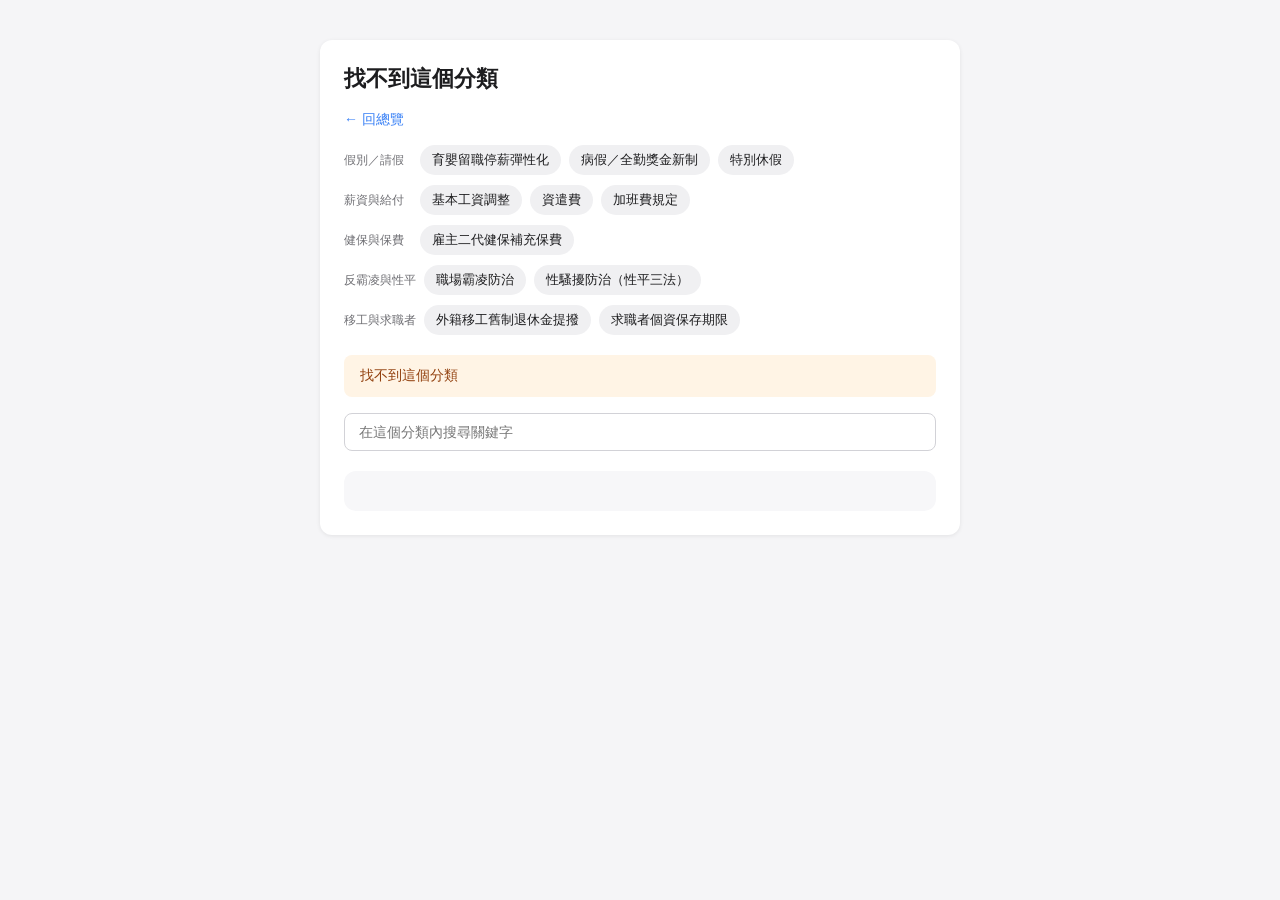
==== category.html @ 7844439a "Initial publish of law-tracker site" ====
<!DOCTYPE html>
<html lang="zh-Hant">
<head>
  <meta charset="UTF-8">
  <meta name="viewport" content="width=device-width, initial-scale=1.0">
  <title>勞動法規追蹤 - 分類</title>
  <link rel="stylesheet" href="style.css">
</head>
<body data-page="category">
  <main class="container">
    <header>
      <h1 id="category-title"></h1>
      <p><a href="index.html" class="back-link">← 回總覽</a></p>
    </header>

    <nav id="category-nav" class="category-nav"></nav>

    <div id="category-notfound" class="status-message" hidden>找不到這個分類</div>

    <input id="search-input" class="search-input" type="search" placeholder="在這個分類內搜尋關鍵字">

    <section class="section category-section">
      <div id="category-body"></div>
      <p id="category-empty-message" class="empty-message" hidden>這個分類尚未有資料</p>
    </section>
  </main>

  <script src="law-data.js"></script>
  <script src="app.js"></script>
</body>
</html>
---- style.css ----
* {
  box-sizing: border-box;
}

body {
  font-family: -apple-system, BlinkMacSystemFont, "Segoe UI", "PingFang TC", "Microsoft JhengHei", sans-serif;
  background-color: #f5f5f7;
  margin: 0;
  padding: 40px 16px;
  color: #1d1d1f;
}

.container {
  max-width: 640px;
  margin: 0 auto;
  background: #ffffff;
  border-radius: 12px;
  padding: 24px;
  box-shadow: 0 1px 4px rgba(0, 0, 0, 0.08);
}

header h1 {
  font-size: 22px;
  margin: 0 0 4px;
}

.last-refreshed {
  color: #6e6e73;
  font-size: 13px;
  margin: 0 0 20px;
}

.back-link {
  color: #3b82f6;
  font-size: 14px;
  text-decoration: none;
}

.back-link:hover {
  text-decoration: underline;
}

.category-nav {
  display: flex;
  flex-direction: column;
  gap: 10px;
  margin-bottom: 20px;
}

.nav-group {
  display: flex;
  align-items: baseline;
  flex-wrap: wrap;
  gap: 8px;
}

.nav-group-title {
  font-size: 12px;
  color: #6e6e73;
  flex-shrink: 0;
  min-width: 68px;
}

.nav-group-links {
  display: flex;
  flex-wrap: wrap;
  gap: 8px;
}

.category-nav-link {
  display: inline-block;
  background: #f0f0f2;
  color: #1d1d1f;
  font-size: 13px;
  padding: 6px 12px;
  border-radius: 999px;
  text-decoration: none;
}

.category-nav-link.active {
  background: #1d1d1f;
  color: #ffffff;
}

.search-input {
  width: 100%;
  font-size: 14px;
  padding: 10px 14px;
  border: 1px solid #d2d2d7;
  border-radius: 8px;
  margin-bottom: 20px;
  font-family: inherit;
}

.search-input:focus {
  outline: none;
  border-color: #3b82f6;
}

.section {
  border-radius: 12px;
  padding: 20px;
  background: #f7f7f9;
}

.section-title {
  font-size: 16px;
  margin: 0 0 16px;
}

.status-message {
  background: #fff4e5;
  color: #92400e;
  border-radius: 8px;
  padding: 12px 16px;
  font-size: 14px;
  margin-bottom: 16px;
}

.empty-message {
  text-align: center;
  color: #6e6e73;
  padding: 24px 0;
}

.item-card {
  background: #ffffff;
  border-radius: 10px;
  padding: 16px;
  margin-bottom: 12px;
  box-shadow: 0 1px 3px rgba(0, 0, 0, 0.06);
}

.item-card:last-child {
  margin-bottom: 0;
}

.item-title-row {
  display: flex;
  align-items: center;
  gap: 8px;
  margin-bottom: 4px;
}

.item-title {
  font-size: 15px;
  margin: 0;
}

.new-badge {
  font-size: 11px;
  font-weight: 700;
  color: #ffffff;
  background: #dc2626;
  border-radius: 999px;
  padding: 2px 8px;
  flex-shrink: 0;
}

.status-badge {
  font-size: 11px;
  font-weight: 700;
  border-radius: 999px;
  padding: 2px 8px;
  flex-shrink: 0;
}

.status-badge--effective {
  color: #166534;
  background: #dcfce7;
}

.status-badge--announced {
  color: #92400e;
  background: #fef3c7;
}

.status-badge--draft {
  color: #4b5563;
  background: #e5e7eb;
}

.status-badge--expired {
  color: #7f1d1d;
  background: #fee2e2;
  text-decoration: line-through;
}

.item-meta {
  font-size: 12px;
  color: #6e6e73;
  margin: 0 0 8px;
}

.item-summary,
.item-employer-notes,
.item-applies-to,
.item-penalty {
  font-size: 14px;
  line-height: 1.5;
  margin: 0 0 8px;
}

.item-employer-notes {
  color: #92400e;
}

.item-sources {
  font-size: 13px;
  color: #6e6e73;
  margin: 0;
}

.item-sources a {
  color: #3b82f6;
  margin-right: 4px;
}
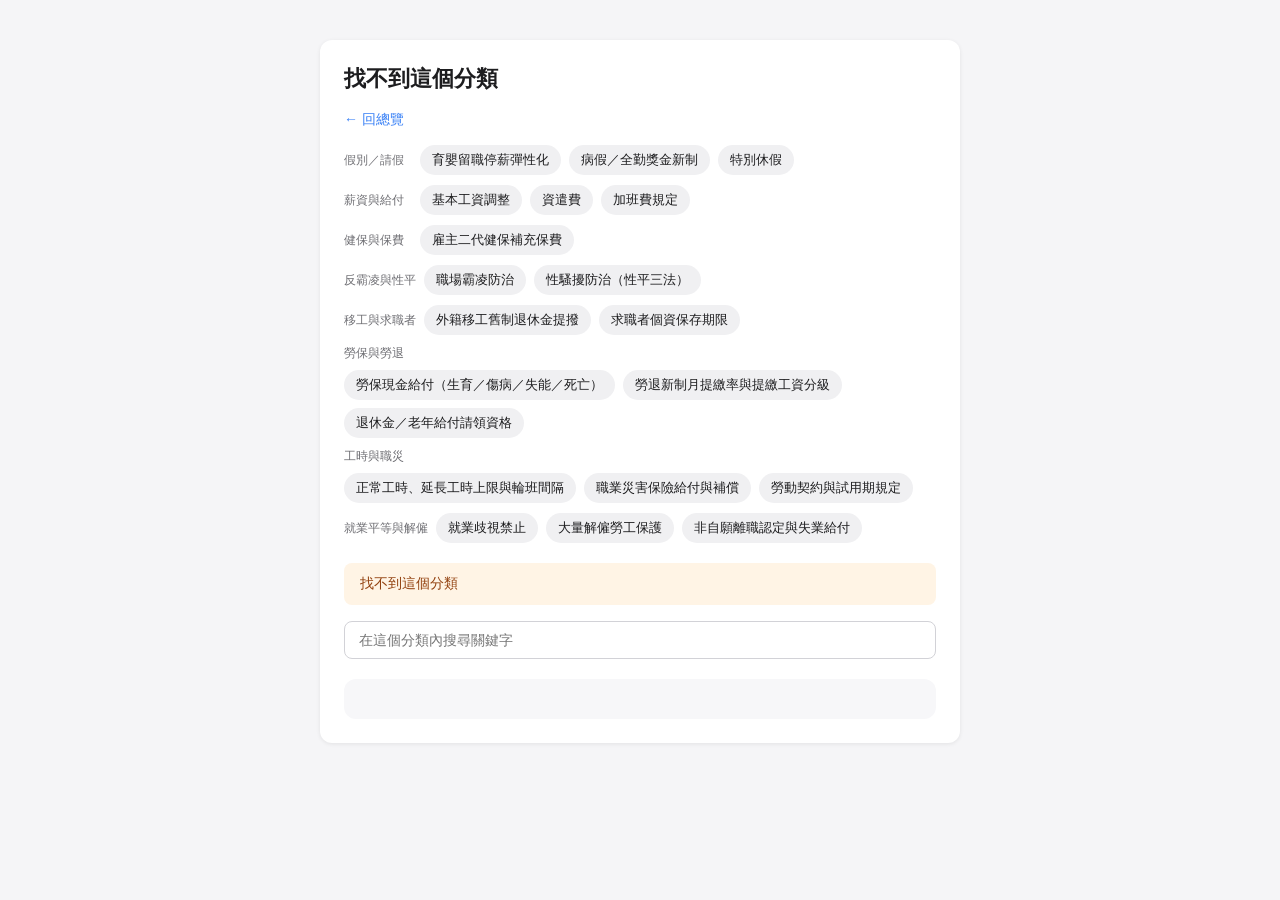
==== commit 9403c821: "Update: rename to 多角人才勞動法規追蹤, add worker notes field, add 9 categories, refresh data" ====
--- a/category.html
+++ b/category.html
@@ -3,7 +3,7 @@
 <head>
   <meta charset="UTF-8">
   <meta name="viewport" content="width=device-width, initial-scale=1.0">
-  <title>勞動法規追蹤 - 分類</title>
+  <title>多角人才勞動法規追蹤 - 分類</title>
   <link rel="stylesheet" href="style.css">
 </head>
 <body data-page="category">
--- a/style.css
+++ b/style.css
@@ -194,6 +194,7 @@
 
 .item-summary,
 .item-employer-notes,
+.item-employee-notes,
 .item-applies-to,
 .item-penalty {
   font-size: 14px;
@@ -203,6 +204,10 @@
 
 .item-employer-notes {
   color: #92400e;
+}
+
+.item-employee-notes {
+  color: #1d4ed8;
 }
 
 .item-sources {
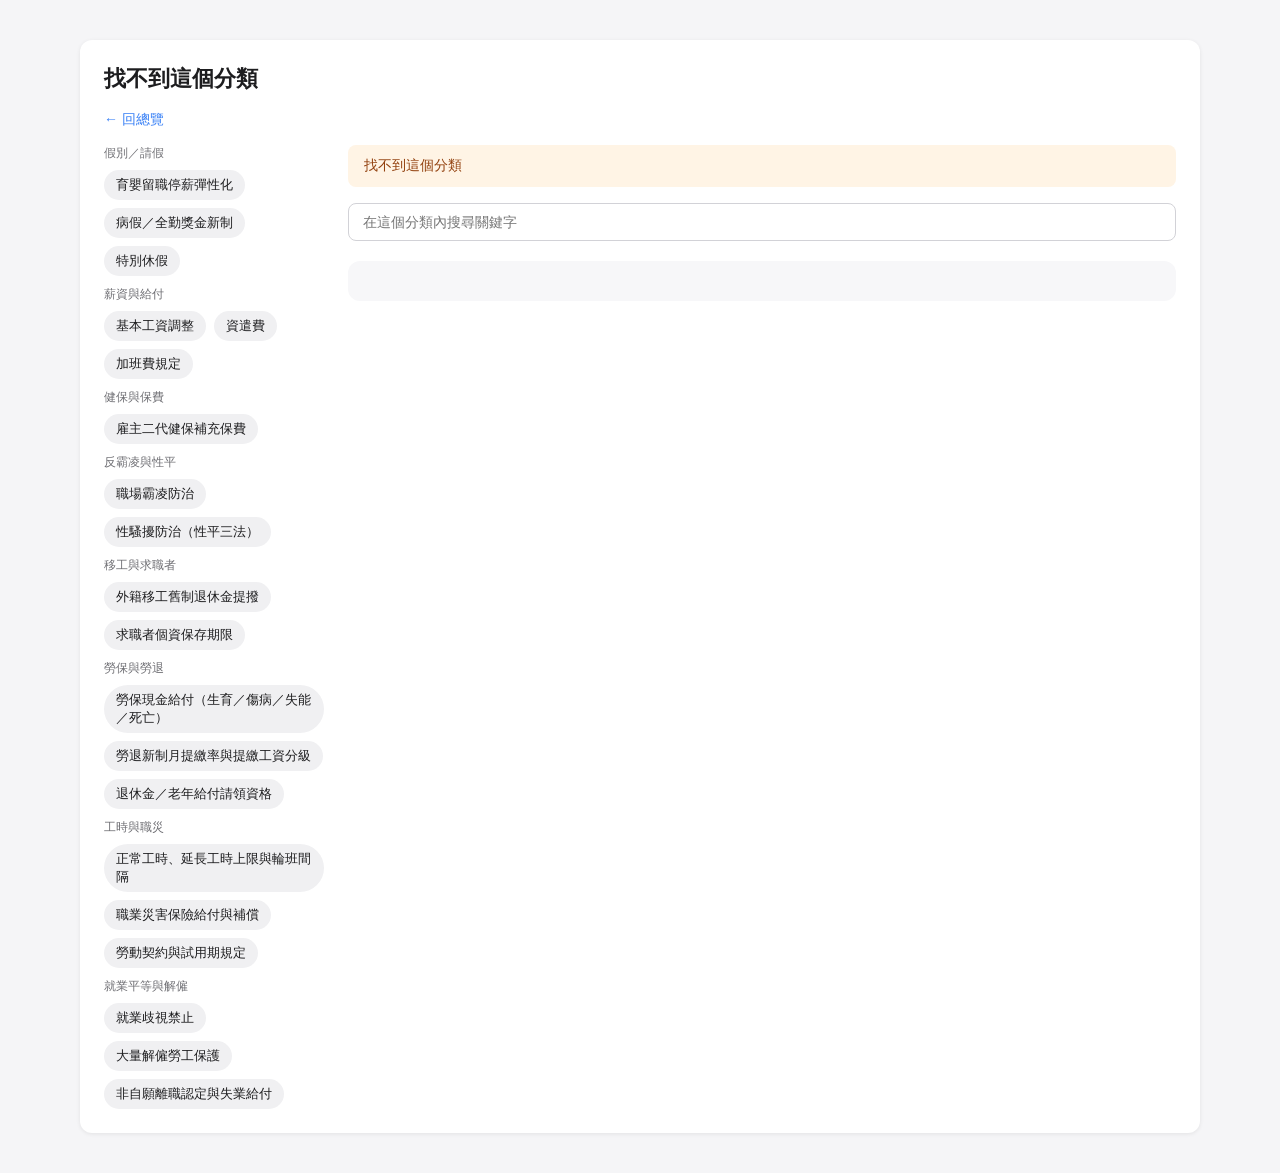
==== commit ba9df8a2: "Update: status icons, date detail block, two-column desktop layout, JSON data source" ====
--- a/category.html
+++ b/category.html
@@ -15,17 +15,18 @@
 
     <nav id="category-nav" class="category-nav"></nav>
 
-    <div id="category-notfound" class="status-message" hidden>找不到這個分類</div>
+    <div class="content-column">
+      <div id="category-notfound" class="status-message" hidden>找不到這個分類</div>
 
-    <input id="search-input" class="search-input" type="search" placeholder="在這個分類內搜尋關鍵字">
+      <input id="search-input" class="search-input" type="search" placeholder="在這個分類內搜尋關鍵字">
 
-    <section class="section category-section">
-      <div id="category-body"></div>
-      <p id="category-empty-message" class="empty-message" hidden>這個分類尚未有資料</p>
-    </section>
+      <section class="section category-section">
+        <div id="category-body"></div>
+        <p id="category-empty-message" class="empty-message" hidden>這個分類尚未有資料</p>
+      </section>
+    </div>
   </main>
 
-  <script src="law-data.js"></script>
   <script src="app.js"></script>
 </body>
 </html>
--- a/style.css
+++ b/style.css
@@ -17,6 +17,18 @@
   border-radius: 12px;
   padding: 24px;
   box-shadow: 0 1px 4px rgba(0, 0, 0, 0.08);
+}
+
+.hero-banner {
+  margin: -24px -24px 20px;
+  border-radius: 12px 12px 0 0;
+  overflow: hidden;
+}
+
+.hero-banner-svg {
+  display: block;
+  width: 100%;
+  height: auto;
 }
 
 header h1 {
@@ -192,9 +204,17 @@
   margin: 0 0 8px;
 }
 
+.item-date-detail {
+  font-size: 12px;
+  color: #6e6e73;
+  margin: 0 0 8px;
+}
+
+.item-date-detail p {
+  margin: 0;
+}
+
 .item-summary,
-.item-employer-notes,
-.item-employee-notes,
 .item-applies-to,
 .item-penalty {
   font-size: 14px;
@@ -202,12 +222,43 @@
   margin: 0 0 8px;
 }
 
-.item-employer-notes {
-  color: #92400e;
-}
-
-.item-employee-notes {
-  color: #1d4ed8;
+.notes-block {
+  border-radius: 10px;
+  padding: 10px 12px;
+  margin: 0 0 8px;
+}
+
+.notes-block--employer {
+  background: #fdf6ee;
+}
+
+.notes-block--employee {
+  background: #eef4fd;
+}
+
+.notes-tag {
+  display: inline-block;
+  font-size: 10px;
+  font-weight: 700;
+  color: #ffffff;
+  padding: 2px 8px;
+  border-radius: 6px;
+  margin-bottom: 4px;
+}
+
+.notes-block--employer .notes-tag {
+  background: #ea580c;
+}
+
+.notes-block--employee .notes-tag {
+  background: #2563eb;
+}
+
+.notes-text {
+  font-size: 14px;
+  line-height: 1.5;
+  margin: 0;
+  color: #3f3f46;
 }
 
 .item-sources {
@@ -220,3 +271,62 @@
   color: #3b82f6;
   margin-right: 4px;
 }
+
+.pagination {
+  display: flex;
+  justify-content: center;
+  flex-wrap: wrap;
+  gap: 6px;
+  margin-top: 16px;
+}
+
+.page-button {
+  min-width: 32px;
+  height: 32px;
+  border: none;
+  border-radius: 8px;
+  background: #f0f0f2;
+  color: #1d1d1f;
+  font-size: 13px;
+  cursor: pointer;
+}
+
+.page-button.active {
+  background: #1d1d1f;
+  color: #ffffff;
+}
+
+.page-button:hover:not(.active) {
+  background: #e5e5e7;
+}
+
+@media (min-width: 900px) {
+  .container {
+    max-width: 1120px;
+  }
+
+  main.container {
+    display: grid;
+    grid-template-columns: 220px 1fr;
+    grid-template-areas:
+      "header header"
+      "nav content";
+    column-gap: 24px;
+    align-items: start;
+  }
+
+  main.container > header {
+    grid-area: header;
+  }
+
+  main.container > #category-nav {
+    grid-area: nav;
+    position: sticky;
+    top: 24px;
+    margin-bottom: 0;
+  }
+
+  .content-column {
+    grid-area: content;
+  }
+}
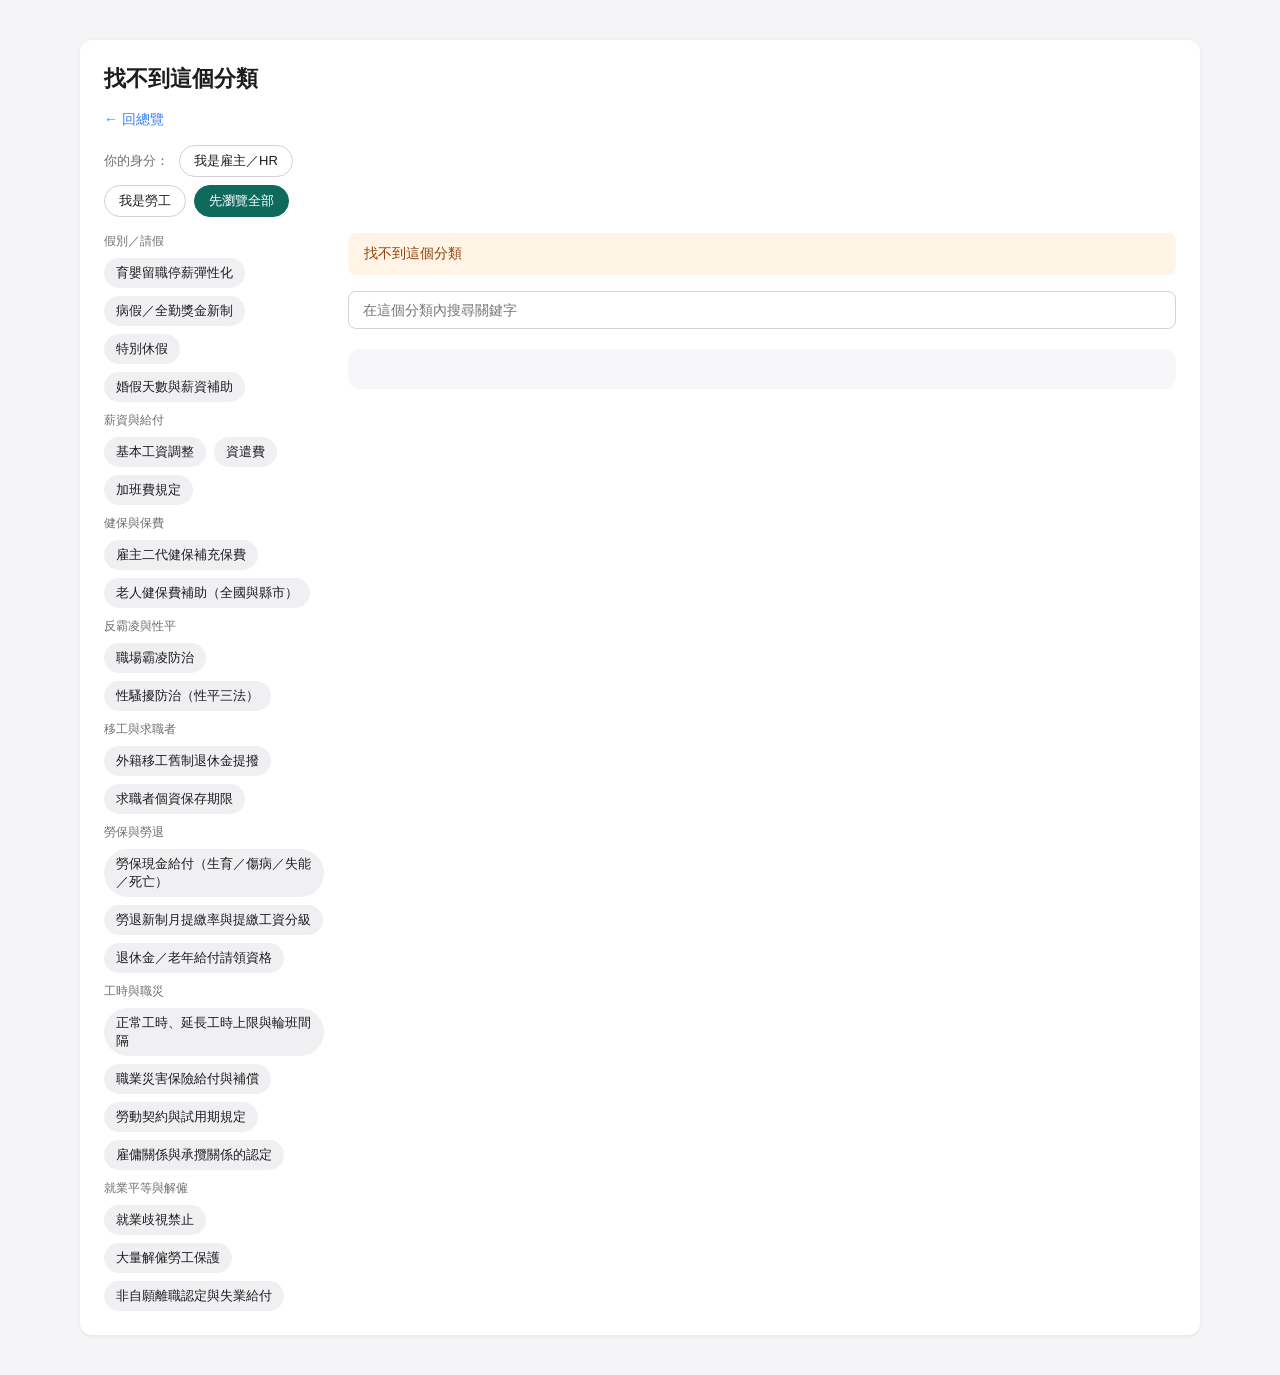
==== commit 7b239674: "feat: 新增身分切換、5個引導式情境問答與統一結果頁模板，首頁改版" ====
--- a/category.html
+++ b/category.html
@@ -12,6 +12,8 @@
       <h1 id="category-title"></h1>
       <p><a href="index.html" class="back-link">← 回總覽</a></p>
     </header>
+
+    <div id="identity-bar"></div>
 
     <nav id="category-nav" class="category-nav"></nav>
 
--- a/style.css
+++ b/style.css
@@ -1,3 +1,8 @@
+:root {
+  --brand-color: #0f6a5e;
+  --brand-color-soft: #e6f2f0;
+}
+
 * {
   box-sizing: border-box;
 }
@@ -25,10 +30,22 @@
   overflow: hidden;
 }
 
-.hero-banner-svg {
+.hero-banner-img {
   display: block;
   width: 100%;
   height: auto;
+}
+
+.visually-hidden {
+  position: absolute;
+  width: 1px;
+  height: 1px;
+  padding: 0;
+  margin: -1px;
+  overflow: hidden;
+  clip: rect(0, 0, 0, 0);
+  white-space: nowrap;
+  border: 0;
 }
 
 header h1 {
@@ -120,6 +137,63 @@
   margin: 0 0 16px;
 }
 
+.scenario-nav-section {
+  margin-bottom: 20px;
+}
+
+.scenario-nav {
+  display: grid;
+  grid-template-columns: repeat(auto-fill, minmax(160px, 1fr));
+  gap: 10px;
+}
+
+.scenario-link {
+  display: block;
+  background: #ffffff;
+  border: 1px solid #e5e5e7;
+  border-radius: 10px;
+  padding: 14px 16px;
+  font-size: 14px;
+  font-weight: 600;
+  color: #1d1d1f;
+  text-decoration: none;
+  box-shadow: 0 1px 3px rgba(0, 0, 0, 0.06);
+}
+
+.scenario-link:hover {
+  border-color: #3b82f6;
+  box-shadow: 0 2px 6px rgba(0, 0, 0, 0.1);
+}
+
+.scenario-search-results {
+  display: flex;
+  flex-direction: column;
+  gap: 6px;
+  margin-bottom: 12px;
+}
+
+.scenario-search-result {
+  display: block;
+  background: #eff6ff;
+  border: 1px solid #bfdbfe;
+  border-radius: 8px;
+  padding: 10px 14px;
+  font-size: 14px;
+  color: #1d4ed8;
+  text-decoration: none;
+}
+
+.scenario-search-result:hover {
+  background: #dbeafe;
+}
+
+.scenario-search-empty {
+  font-size: 13px;
+  color: #6e6e73;
+  padding: 8px 2px;
+  margin: 0 0 12px;
+}
+
 .status-message {
   background: #fff4e5;
   color: #92400e;
@@ -220,6 +294,11 @@
   font-size: 14px;
   line-height: 1.5;
   margin: 0 0 8px;
+}
+
+.item-applies-to {
+  color: #7e22ce;
+  font-weight: 700;
 }
 
 .notes-block {
@@ -300,6 +379,467 @@
   background: #e5e5e7;
 }
 
+.qa-block {
+  margin-bottom: 24px;
+  padding-bottom: 20px;
+  border-bottom: 1px solid #e5e5e7;
+}
+
+.qa-block:last-of-type {
+  margin-bottom: 0;
+  padding-bottom: 0;
+  border-bottom: none;
+}
+
+.qa-label {
+  font-size: 11px;
+  font-weight: 700;
+  color: #6e6e73;
+  text-transform: uppercase;
+  letter-spacing: 0.5px;
+  margin-bottom: 2px;
+}
+
+.qa-icon {
+  display: inline-flex;
+  align-items: center;
+  justify-content: center;
+  width: 16px;
+  height: 16px;
+  border-radius: 50%;
+  color: #ffffff;
+  font-size: 11px;
+  font-weight: 700;
+  margin-right: 4px;
+  vertical-align: middle;
+}
+
+.qa-icon--question {
+  background: #2563eb;
+}
+
+.qa-icon--answer {
+  background: #16a34a;
+}
+
+.qa-icon--law {
+  background: #ea580c;
+}
+
+.qa-icon--source {
+  background: #6e6e73;
+}
+
+.qa-icon--court {
+  background: #7e22ce;
+}
+
+.qa-question {
+  font-size: 16px;
+  font-weight: 700;
+  margin: 0 0 12px;
+}
+
+.qa-answer {
+  font-size: 14px;
+  line-height: 1.6;
+  margin: 0 0 12px;
+}
+
+.qa-law-block {
+  background: #fdf6ee;
+  border-radius: 10px;
+  padding: 10px 12px;
+  margin-bottom: 12px;
+}
+
+.qa-law-text {
+  font-size: 14px;
+  line-height: 1.5;
+  margin: 0;
+  color: #3f3f46;
+}
+
+.qa-court-block {
+  background: #f3e8ff;
+  border-radius: 10px;
+  padding: 10px 12px;
+  margin-top: 12px;
+}
+
+.qa-court-text {
+  font-size: 14px;
+  line-height: 1.5;
+  margin: 0;
+  color: #3f3f46;
+}
+
+.scenario-full-list-link {
+  display: inline-block;
+  margin-top: 4px;
+  color: #3b82f6;
+  font-size: 14px;
+  text-decoration: none;
+}
+
+.scenario-full-list-link:hover {
+  text-decoration: underline;
+}
+
+.site-tagline {
+  font-size: 14px;
+  color: #6e6e73;
+  margin: 0 0 12px;
+}
+
+.identity-bar {
+  display: flex;
+  align-items: center;
+  flex-wrap: wrap;
+  gap: 8px;
+  margin-bottom: 16px;
+}
+
+.identity-bar-label {
+  font-size: 13px;
+  color: #6e6e73;
+  margin-right: 2px;
+}
+
+.identity-button {
+  font-size: 13px;
+  padding: 6px 14px;
+  border-radius: 999px;
+  border: 1px solid #d2d2d7;
+  background: #ffffff;
+  color: #1d1d1f;
+  cursor: pointer;
+}
+
+.identity-button:hover {
+  border-color: var(--brand-color);
+}
+
+.identity-button.active {
+  background: var(--brand-color);
+  border-color: var(--brand-color);
+  color: #ffffff;
+}
+
+.search-section {
+  background: none;
+  padding: 0;
+  margin-bottom: 20px;
+}
+
+.hot-guides-section {
+  margin-bottom: 20px;
+}
+
+.hot-guides-grid {
+  display: grid;
+  grid-template-columns: repeat(auto-fill, minmax(200px, 1fr));
+  gap: 12px;
+}
+
+.hot-guide-card {
+  display: flex;
+  flex-direction: column;
+  gap: 4px;
+  background: #ffffff;
+  border: 1px solid #e5e5e7;
+  border-left: 4px solid var(--brand-color);
+  border-radius: 10px;
+  padding: 16px;
+  text-decoration: none;
+  color: #1d1d1f;
+  box-shadow: 0 1px 3px rgba(0, 0, 0, 0.06);
+}
+
+.hot-guide-card:hover {
+  box-shadow: 0 2px 8px rgba(0, 0, 0, 0.1);
+}
+
+.hot-guide-card-title {
+  font-size: 15px;
+  font-weight: 700;
+}
+
+.hot-guide-card-hint {
+  font-size: 12px;
+  color: #6e6e73;
+}
+
+.guide-progress {
+  display: flex;
+  align-items: center;
+  gap: 6px;
+  margin-bottom: 20px;
+}
+
+.guide-progress-dot {
+  width: 10px;
+  height: 10px;
+  border-radius: 50%;
+  background: #e5e5e7;
+}
+
+.guide-progress-dot.done {
+  background: var(--brand-color);
+}
+
+.guide-progress-dot.active {
+  background: var(--brand-color);
+  box-shadow: 0 0 0 3px rgba(15, 106, 94, 0.2);
+}
+
+.guide-progress-label {
+  font-size: 12px;
+  color: #6e6e73;
+  margin-left: 6px;
+}
+
+.guide-question-text {
+  font-size: 18px;
+  font-weight: 700;
+  margin: 0 0 16px;
+}
+
+.guide-options {
+  display: flex;
+  flex-direction: column;
+  gap: 10px;
+  margin-bottom: 16px;
+}
+
+.guide-option-button {
+  text-align: left;
+  font-size: 15px;
+  padding: 14px 16px;
+  border-radius: 10px;
+  border: 1px solid #d2d2d7;
+  background: #ffffff;
+  cursor: pointer;
+  font-family: inherit;
+}
+
+.guide-option-button:hover {
+  border-color: var(--brand-color);
+  background: var(--brand-color-soft);
+}
+
+.guide-option-button--unsure {
+  color: #6e6e73;
+  border-style: dashed;
+}
+
+.guide-back-button {
+  font-size: 13px;
+  color: #3b82f6;
+  background: none;
+  border: none;
+  cursor: pointer;
+  padding: 0;
+}
+
+.guide-answer-summary {
+  background: #f7f7f9;
+  border-radius: 10px;
+  padding: 14px 16px;
+  margin-bottom: 20px;
+  font-size: 13px;
+}
+
+.guide-answer-summary-title {
+  font-weight: 700;
+  margin: 0 0 6px;
+}
+
+.guide-answer-summary ul {
+  margin: 0 0 10px;
+  padding-left: 18px;
+}
+
+.guide-edit-button {
+  font-size: 13px;
+  color: #3b82f6;
+  background: none;
+  border: 1px solid #3b82f6;
+  border-radius: 999px;
+  padding: 4px 12px;
+  cursor: pointer;
+}
+
+.guide-demo-tag {
+  display: inline-block;
+  background: #fef3c7;
+  color: #92400e;
+  font-size: 12px;
+  font-weight: 700;
+  padding: 4px 10px;
+  border-radius: 999px;
+  margin-bottom: 12px;
+}
+
+.guide-result-section {
+  margin-bottom: 20px;
+  padding-bottom: 16px;
+  border-bottom: 1px solid #e5e5e7;
+}
+
+.guide-result-section:last-child {
+  border-bottom: none;
+}
+
+.guide-result-section h3 {
+  font-size: 15px;
+  margin: 0 0 8px;
+}
+
+.guide-result-section ul {
+  margin: 0;
+  padding-left: 18px;
+  font-size: 14px;
+  line-height: 1.6;
+}
+
+.guide-result-section--missing {
+  background: #fff4e5;
+  border-radius: 10px;
+  padding: 14px 16px;
+  border-bottom: none;
+}
+
+.guide-result-section.notes-block--employer,
+.guide-result-section.notes-block--employee {
+  border-radius: 10px;
+  border-bottom: none;
+}
+
+.guide-reference-list {
+  display: flex;
+  flex-direction: column;
+  gap: 10px;
+  margin-bottom: 10px;
+}
+
+.guide-reference {
+  border-radius: 8px;
+  padding: 10px 12px;
+}
+
+.guide-reference-tag {
+  display: inline-block;
+  font-size: 11px;
+  font-weight: 700;
+  padding: 2px 8px;
+  border-radius: 6px;
+  margin-bottom: 4px;
+  color: #ffffff;
+}
+
+.guide-reference--law .guide-reference-tag { background: #2563eb; }
+.guide-reference--administrative .guide-reference-tag { background: #ea580c; }
+.guide-reference--court .guide-reference-tag { background: #7e22ce; }
+.guide-reference--advice .guide-reference-tag { background: #6e6e73; }
+
+.guide-reference--law { background: #eff6ff; }
+.guide-reference--administrative { background: #fdf6ee; }
+.guide-reference--court { background: #f3e8ff; }
+.guide-reference--advice { background: #f3f4f6; }
+
+.guide-reference-text {
+  font-size: 14px;
+  font-weight: 700;
+  margin: 0 0 4px;
+}
+
+.guide-reference-detail {
+  font-size: 13px;
+  color: #3f3f46;
+  margin: 0;
+}
+
+.guide-verified-note {
+  font-size: 12px;
+  color: #6e6e73;
+  margin-top: 8px;
+}
+
+.guide-checklist {
+  display: flex;
+  flex-direction: column;
+  gap: 8px;
+  margin-bottom: 16px;
+}
+
+.guide-checklist-row {
+  display: flex;
+  align-items: flex-start;
+  gap: 8px;
+  font-size: 14px;
+}
+
+.guide-print-button {
+  font-size: 13px;
+  padding: 8px 16px;
+  border-radius: 8px;
+  border: 1px solid var(--brand-color);
+  background: var(--brand-color);
+  color: #ffffff;
+  cursor: pointer;
+}
+
+.print-only {
+  display: none;
+}
+
+@media print {
+  body {
+    background: #ffffff;
+    padding: 0;
+  }
+
+  .container {
+    box-shadow: none;
+    max-width: 100%;
+    padding: 0;
+  }
+
+  .hero-banner,
+  .identity-bar,
+  #category-nav,
+  .search-section,
+  .hot-guides-section,
+  .scenario-nav-section,
+  .guide-progress,
+  .guide-options,
+  .guide-back-button,
+  .guide-edit-button,
+  .back-link,
+  .no-print {
+    display: none !important;
+  }
+
+  .print-only {
+    display: block !important;
+    font-size: 12px;
+    color: #3f3f46;
+    margin-top: 16px;
+    border-top: 1px solid #000000;
+    padding-top: 8px;
+  }
+
+  .guide-result-section {
+    border-bottom: 1px solid #cccccc;
+  }
+
+  .guide-checklist-row input[type="checkbox"] {
+    -webkit-print-color-adjust: exact;
+    print-color-adjust: exact;
+  }
+}
+
 @media (min-width: 900px) {
   .container {
     max-width: 1120px;
@@ -310,6 +850,7 @@
     grid-template-columns: 220px 1fr;
     grid-template-areas:
       "header header"
+      "scenarios scenarios"
       "nav content";
     column-gap: 24px;
     align-items: start;
@@ -317,6 +858,10 @@
 
   main.container > header {
     grid-area: header;
+  }
+
+  .scenario-nav-section {
+    grid-area: scenarios;
   }
 
   main.container > #category-nav {
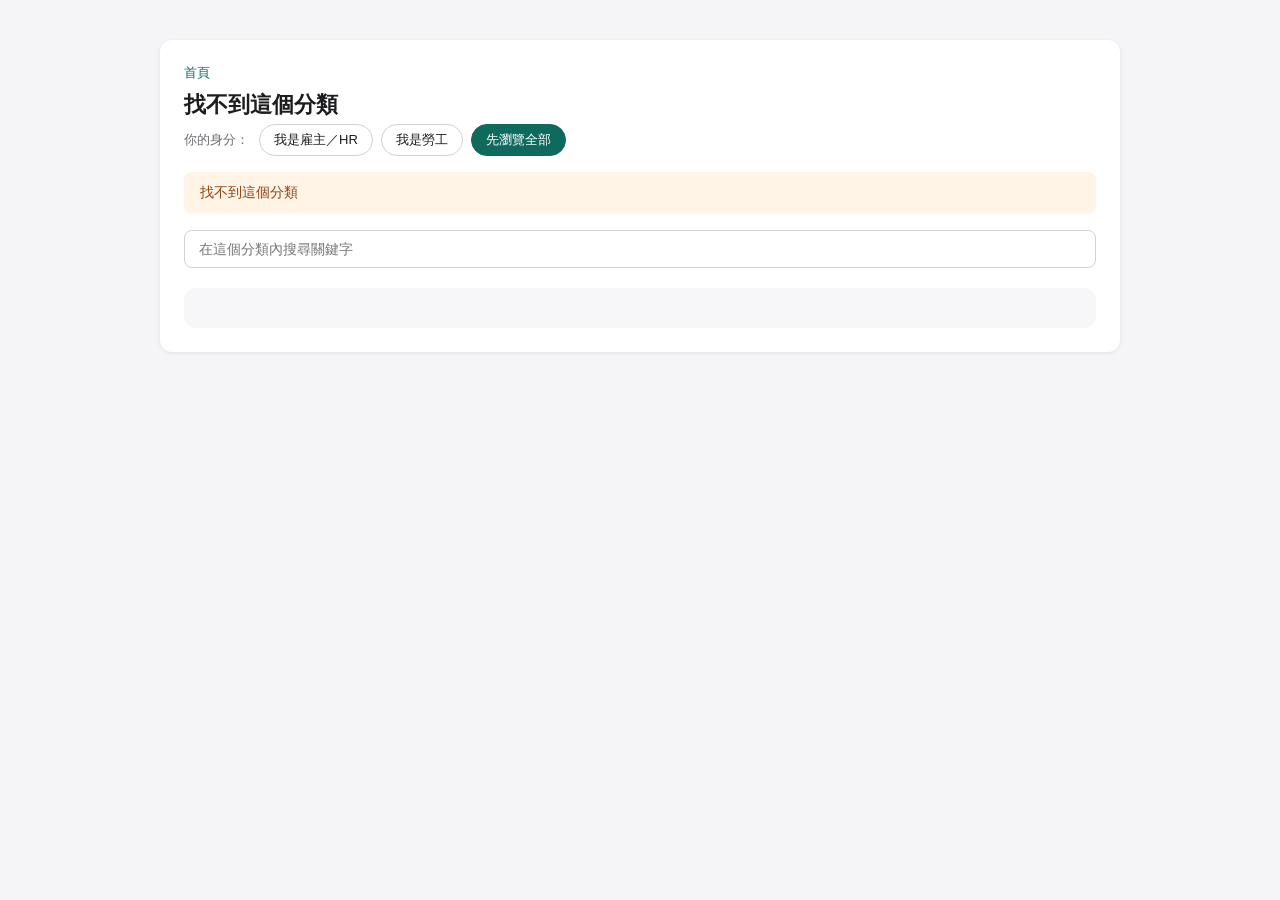
==== commit eb7b10c1: "feat: 分類導覽改為兩層（6張大分類卡→子分類清單），拿掉常駐分類側欄" ====
--- a/category.html
+++ b/category.html
@@ -9,13 +9,11 @@
 <body data-page="category">
   <main class="container">
     <header>
+      <nav id="breadcrumb" class="breadcrumb" aria-label="導覽路徑"></nav>
       <h1 id="category-title"></h1>
-      <p><a href="index.html" class="back-link">← 回總覽</a></p>
     </header>
 
     <div id="identity-bar"></div>
-
-    <nav id="category-nav" class="category-nav"></nav>
 
     <div class="content-column">
       <div id="category-notfound" class="status-message" hidden>找不到這個分類</div>
--- a/style.css
+++ b/style.css
@@ -69,46 +69,101 @@
   text-decoration: underline;
 }
 
-.category-nav {
+.breadcrumb {
+  display: flex;
+  align-items: center;
+  gap: 6px;
+  font-size: 13px;
+  margin-bottom: 8px;
+}
+
+.breadcrumb a {
+  color: var(--brand-color);
+  text-decoration: none;
+}
+
+.breadcrumb a:hover {
+  text-decoration: underline;
+}
+
+.breadcrumb-separator {
+  color: #6e6e73;
+}
+
+.group-description {
+  color: #6e6e73;
+  font-size: 14px;
+  margin: 0 0 20px;
+}
+
+.big-groups-section {
+  margin-bottom: 20px;
+}
+
+.big-groups-grid {
+  display: grid;
+  grid-template-columns: 1fr;
+  gap: 12px;
+}
+
+.big-group-card,
+.subcategory-row {
+  display: flex;
+  align-items: center;
+  justify-content: space-between;
+  gap: 12px;
+  background: #ffffff;
+  border: 1px solid #e5e5e7;
+  border-radius: 10px;
+  padding: 16px;
+  text-decoration: none;
+  color: #1d1d1f;
+}
+
+.big-group-card:hover,
+.subcategory-row:hover {
+  border-color: var(--brand-color);
+  background: var(--brand-color-soft);
+}
+
+.big-group-card:focus-visible,
+.subcategory-row:focus-visible {
+  outline: 2px solid var(--brand-color);
+  outline-offset: 2px;
+  border-color: var(--brand-color);
+}
+
+.big-group-card-text,
+.subcategory-row-text {
+  display: flex;
+  flex-direction: column;
+  gap: 4px;
+  min-width: 0;
+}
+
+.big-group-card-title,
+.subcategory-row-name {
+  font-size: 15px;
+  font-weight: 700;
+}
+
+.big-group-card-desc,
+.subcategory-row-desc {
+  font-size: 12px;
+  color: #6e6e73;
+}
+
+.big-group-card-arrow,
+.subcategory-row-arrow {
+  flex-shrink: 0;
+  color: var(--brand-color);
+  font-size: 16px;
+}
+
+.subcategory-list {
   display: flex;
   flex-direction: column;
   gap: 10px;
-  margin-bottom: 20px;
-}
-
-.nav-group {
-  display: flex;
-  align-items: baseline;
-  flex-wrap: wrap;
-  gap: 8px;
-}
-
-.nav-group-title {
-  font-size: 12px;
-  color: #6e6e73;
-  flex-shrink: 0;
-  min-width: 68px;
-}
-
-.nav-group-links {
-  display: flex;
-  flex-wrap: wrap;
-  gap: 8px;
-}
-
-.category-nav-link {
-  display: inline-block;
-  background: #f0f0f2;
-  color: #1d1d1f;
-  font-size: 13px;
-  padding: 6px 12px;
-  border-radius: 999px;
-  text-decoration: none;
-}
-
-.category-nav-link.active {
-  background: #1d1d1f;
-  color: #ffffff;
 }
 
 .search-input {
@@ -808,8 +863,9 @@
 
   .hero-banner,
   .identity-bar,
-  #category-nav,
+  .breadcrumb,
   .search-section,
+  .big-groups-section,
   .hot-guides-section,
   .scenario-nav-section,
   .guide-progress,
@@ -842,36 +898,10 @@
 
 @media (min-width: 900px) {
   .container {
-    max-width: 1120px;
+    max-width: 960px;
   }
 
-  main.container {
-    display: grid;
-    grid-template-columns: 220px 1fr;
-    grid-template-areas:
-      "header header"
-      "scenarios scenarios"
-      "nav content";
-    column-gap: 24px;
-    align-items: start;
+  .big-groups-grid {
+    grid-template-columns: repeat(3, 1fr);
   }
-
-  main.container > header {
-    grid-area: header;
-  }
-
-  .scenario-nav-section {
-    grid-area: scenarios;
-  }
-
-  main.container > #category-nav {
-    grid-area: nav;
-    position: sticky;
-    top: 24px;
-    margin-bottom: 0;
-  }
-
-  .content-column {
-    grid-area: content;
-  }
-}
+}
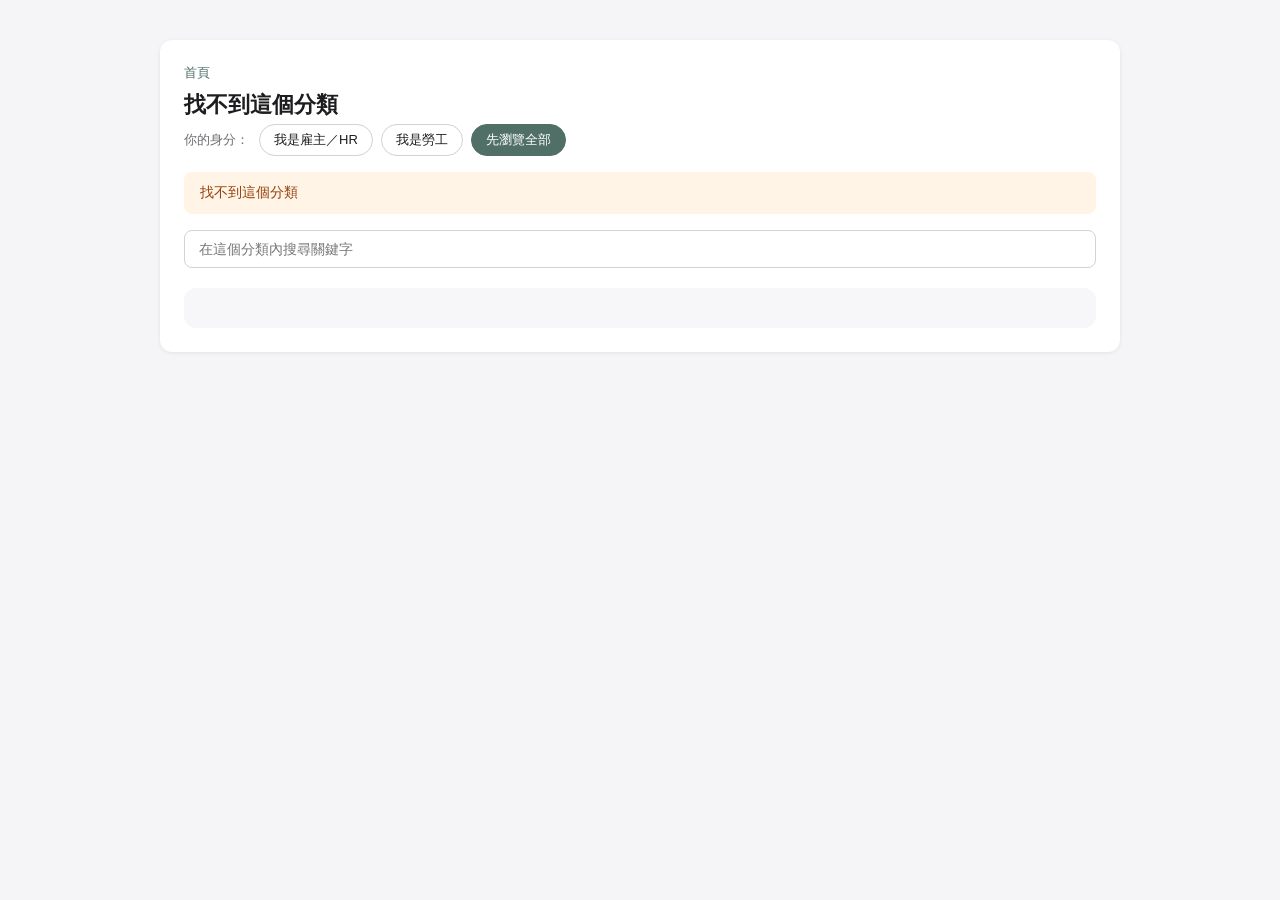
==== commit 93064559: "feat: add canonical/og tags and sitemap.xml" ====
--- a/category.html
+++ b/category.html
@@ -4,6 +4,23 @@
   <meta charset="UTF-8">
   <meta name="viewport" content="width=device-width, initial-scale=1.0">
   <title>多角人才勞動法規追蹤 - 分類</title>
+  <meta name="description" content="多角人才整理給人資的台灣勞動法規追蹤：最新修法進度、雇主與勞工注意事項、常見情境問答，用白話說明。">
+  <link rel="canonical" href="https://zichi625.github.io/law-tracker/category.html">
+  <meta property="og:type" content="website">
+  <meta property="og:site_name" content="多角人才勞動法規指南">
+  <meta property="og:title" content="多角人才勞動法規追蹤 - 分類">
+  <meta property="og:description" content="多角人才整理給人資的台灣勞動法規追蹤：最新修法進度、雇主與勞工注意事項、常見情境問答，用白話說明。">
+  <meta property="og:url" content="https://zichi625.github.io/law-tracker/category.html">
+  <meta property="og:image" content="https://zichi625.github.io/law-tracker/images/hero-banner.jpg">
+  <meta property="og:image:width" content="1200">
+  <meta property="og:image:height" content="600">
+  <meta name="twitter:card" content="summary_large_image">
+  <script>
+    // 分類／情境頁同一個檔案用 ?id= 顯示不同內容，正式網址要帶上參數，各頁才不會被當成同一頁
+    (function(){var q=location.search;if(!q)return;var u="https://zichi625.github.io/law-tracker/category.html"+q;
+      document.querySelector('link[rel="canonical"]').href=u;
+      document.querySelector('meta[property="og:url"]').content=u;})();
+  </script>
   <link rel="stylesheet" href="style.css">
 </head>
 <body data-page="category">
--- a/style.css
+++ b/style.css
@@ -1,6 +1,20 @@
 :root {
-  --brand-color: #0f6a5e;
-  --brand-color-soft: #e6f2f0;
+  --brand-color: #4f6f67;
+  --brand-color-soft: #e3e8e7;
+  --brand-color-hover: #ced7d4;
+
+  --status-study: #7a7a76;       --status-study-soft: #eeeeea;
+  --status-prenotice: #74808c;   --status-prenotice-soft: #e9ecef;
+  --status-review: #ab7f3f;      --status-review-soft: #f2e9d6;
+  --status-passed: #96722f;      --status-passed-soft: #efe3cc;
+  --status-gazetted: #52807a;    --status-gazetted-soft: #e2eeec;
+  --status-effective: #4f7a4a;   --status-effective-soft: #e3ede1;
+  --status-suspended: #a85f52;   --status-suspended-soft: #f3e4e1;
+  --status-policy: #6b7280;      --status-policy-soft: #e9eaed;
+
+  --impact-action: #a85f52;      --impact-action-soft: #f3e4e1;
+  --impact-watch: #ab7f3f;       --impact-watch-soft: #f2e9d6;
+  --impact-fyi: #6e6e73;         --impact-fyi-soft: #eeeeea;
 }
 
 * {
@@ -60,7 +74,7 @@
 }
 
 .back-link {
-  color: #3b82f6;
+  color: var(--brand-color);
   font-size: 14px;
   text-decoration: none;
 }
@@ -90,6 +104,21 @@
   color: #6e6e73;
 }
 
+.breadcrumb a.breadcrumb-group-link {
+  color: var(--group-color, var(--brand-color));
+}
+
+.group-title-row {
+  display: flex;
+  align-items: center;
+  gap: 12px;
+  margin-bottom: 4px;
+}
+
+.group-title-row h1 {
+  margin: 0;
+}
+
 .group-description {
   color: #6e6e73;
   font-size: 14px;
@@ -97,21 +126,25 @@
 }
 
 .big-groups-section {
-  margin-bottom: 20px;
-}
-
-.big-groups-grid {
+  margin: 28px 0 24px;
+  padding-top: 20px;
+  border-top: 1px solid #e5e5e7;
+}
+
+.big-groups-grid,
+.hot-guides-grid {
   display: grid;
   grid-template-columns: 1fr;
   gap: 12px;
 }
 
-.big-group-card,
+/* 共用的導覽卡片：左側圖示、中間標題與說明、右側箭頭；一般狀態中性，
+   選取/hover/鍵盤focus 統一用該分類的品牌色（由 JS 透過 --group-color 變數帶入） */
+.nav-card,
 .subcategory-row {
   display: flex;
   align-items: center;
-  justify-content: space-between;
-  gap: 12px;
+  gap: 14px;
   background: #ffffff;
   border: 1px solid #e5e5e7;
   border-radius: 10px;
@@ -120,43 +153,67 @@
   color: #1d1d1f;
 }
 
-.big-group-card:hover,
+.nav-card {
+  border-left: 4px solid var(--group-color, var(--brand-color));
+}
+
+.nav-card:hover,
 .subcategory-row:hover {
-  border-color: var(--brand-color);
-  background: var(--brand-color-soft);
-}
-
-.big-group-card:focus-visible,
+  border-color: var(--group-color, var(--brand-color));
+  background: var(--group-color-soft, var(--brand-color-soft));
+}
+
+.nav-card:focus-visible,
 .subcategory-row:focus-visible {
-  outline: 2px solid var(--brand-color);
+  outline: 2px solid var(--group-color, var(--brand-color));
   outline-offset: 2px;
-  border-color: var(--brand-color);
-}
-
-.big-group-card-text,
+  border-color: var(--group-color, var(--brand-color));
+}
+
+.group-icon {
+  display: inline-flex;
+  align-items: center;
+  justify-content: center;
+  width: 40px;
+  height: 40px;
+  border-radius: 10px;
+  background: var(--group-color-soft, var(--brand-color-soft));
+  color: var(--group-color, var(--brand-color));
+  flex-shrink: 0;
+}
+
+.group-icon svg {
+  width: 20px;
+  height: 20px;
+}
+
+.nav-card-text,
 .subcategory-row-text {
   display: flex;
   flex-direction: column;
   gap: 4px;
   min-width: 0;
-}
-
-.big-group-card-title,
+  flex: 1;
+}
+
+.nav-card-title,
 .subcategory-row-name {
   font-size: 15px;
   font-weight: 700;
-}
-
-.big-group-card-desc,
+  overflow-wrap: break-word;
+}
+
+.nav-card-desc,
 .subcategory-row-desc {
   font-size: 12px;
   color: #6e6e73;
-}
-
-.big-group-card-arrow,
+  overflow-wrap: break-word;
+}
+
+.nav-card-arrow,
 .subcategory-row-arrow {
   flex-shrink: 0;
-  color: var(--brand-color);
+  color: var(--group-color, var(--brand-color));
   font-size: 16px;
 }
 
@@ -164,6 +221,10 @@
   display: flex;
   flex-direction: column;
   gap: 10px;
+}
+
+.subcategory-row {
+  border-left: 3px solid var(--group-color, var(--brand-color));
 }
 
 .search-input {
@@ -178,7 +239,7 @@
 
 .search-input:focus {
   outline: none;
-  border-color: #3b82f6;
+  border-color: var(--brand-color);
 }
 
 .section {
@@ -192,8 +253,79 @@
   margin: 0 0 16px;
 }
 
-.scenario-nav-section {
-  margin-bottom: 20px;
+.filters {
+  display: flex;
+  flex-direction: column;
+  gap: 8px;
+  margin-bottom: 16px;
+}
+
+.filter-row {
+  display: flex;
+  align-items: center;
+  gap: 8px;
+  flex-wrap: wrap;
+}
+
+.filter-row-label {
+  font-size: 12px;
+  color: #6e6e73;
+  min-width: 60px;
+  flex-shrink: 0;
+}
+
+.chip-group {
+  display: flex;
+  flex-wrap: wrap;
+  gap: 6px;
+}
+
+.chip {
+  font-family: inherit;
+  font-size: 12.5px;
+  padding: 5px 12px;
+  border-radius: 999px;
+  border: 1px solid #d2d2d7;
+  background: #ffffff;
+  color: #1d1d1f;
+  cursor: pointer;
+}
+
+.chip:hover {
+  border-color: var(--brand-color);
+}
+
+.chip.active {
+  background: var(--brand-color);
+  border-color: var(--brand-color);
+  color: #ffffff;
+}
+
+.chip:focus-visible {
+  outline: 2px solid var(--brand-color);
+  outline-offset: 2px;
+}
+
+@media (max-width: 480px) {
+  .filter-row-label {
+    min-width: 100%;
+  }
+}
+
+.scenario-nav-details {
+  margin-top: 16px;
+}
+
+.scenario-nav-details summary {
+  cursor: pointer;
+  font-size: 13px;
+  color: var(--brand-color);
+  font-weight: 600;
+  padding: 4px 0;
+}
+
+.scenario-nav-details[open] summary {
+  margin-bottom: 12px;
 }
 
 .scenario-nav {
@@ -212,12 +344,10 @@
   font-weight: 600;
   color: #1d1d1f;
   text-decoration: none;
-  box-shadow: 0 1px 3px rgba(0, 0, 0, 0.06);
 }
 
 .scenario-link:hover {
-  border-color: #3b82f6;
-  box-shadow: 0 2px 6px rgba(0, 0, 0, 0.1);
+  border-color: var(--brand-color);
 }
 
 .scenario-search-results {
@@ -229,17 +359,17 @@
 
 .scenario-search-result {
   display: block;
-  background: #eff6ff;
-  border: 1px solid #bfdbfe;
+  background: var(--brand-color-soft);
+  border: 1px solid var(--brand-color-hover);
   border-radius: 8px;
   padding: 10px 14px;
   font-size: 14px;
-  color: #1d4ed8;
+  color: var(--brand-color);
   text-decoration: none;
 }
 
 .scenario-search-result:hover {
-  background: #dbeafe;
+  background: var(--brand-color-hover);
 }
 
 .scenario-search-empty {
@@ -266,26 +396,31 @@
 
 .item-card {
   background: #ffffff;
+  border: 1px solid #e5e5e7;
   border-radius: 10px;
-  padding: 16px;
+  padding: 16px 18px;
   margin-bottom: 12px;
-  box-shadow: 0 1px 3px rgba(0, 0, 0, 0.06);
 }
 
 .item-card:last-child {
   margin-bottom: 0;
 }
 
-.item-title-row {
+.item-top-row {
   display: flex;
   align-items: center;
-  gap: 8px;
-  margin-bottom: 4px;
-}
-
-.item-title {
-  font-size: 15px;
-  margin: 0;
+  flex-wrap: wrap;
+  gap: 6px 8px;
+  margin-bottom: 8px;
+}
+
+.tag-group {
+  color: #ffffff;
+  font-size: 11px;
+  font-weight: 600;
+  padding: 2px 9px;
+  border-radius: 999px;
+  flex-shrink: 0;
 }
 
 .new-badge {
@@ -300,60 +435,223 @@
 
 .status-badge {
   font-size: 11px;
-  font-weight: 700;
+  font-weight: 600;
   border-radius: 999px;
+  padding: 2px 9px;
+  flex-shrink: 0;
+}
+
+.status-badge--study { color: var(--status-study); background: var(--status-study-soft); }
+.status-badge--prenotice { color: var(--status-prenotice); background: var(--status-prenotice-soft); }
+.status-badge--review { color: var(--status-review); background: var(--status-review-soft); }
+.status-badge--passed { color: var(--status-passed); background: var(--status-passed-soft); }
+.status-badge--gazetted { color: var(--status-gazetted); background: var(--status-gazetted-soft); }
+.status-badge--effective { color: var(--status-effective); background: var(--status-effective-soft); }
+.status-badge--suspended { color: var(--status-suspended); background: var(--status-suspended-soft); }
+.status-badge--policy { color: var(--status-policy); background: var(--status-policy-soft); }
+
+.tag-date {
+  font-size: 11.5px;
+  color: #6e6e73;
+  margin-left: auto;
+  white-space: nowrap;
+}
+
+.item-title {
+  font-size: 15.5px;
+  font-weight: 700;
+  line-height: 1.45;
+  margin: 0 0 6px;
+}
+
+.item-summary {
+  font-size: 13.5px;
+  line-height: 1.6;
+  margin: 0 0 10px;
+}
+
+.impact-row {
+  display: flex;
+  align-items: flex-start;
+  gap: 8px;
+  background: #f7f7f9;
+  border-radius: 8px;
+  padding: 9px 11px;
+  margin-bottom: 10px;
+}
+
+.impact-pill {
+  flex-shrink: 0;
+  color: #ffffff;
+  font-size: 10.5px;
+  font-weight: 700;
   padding: 2px 8px;
-  flex-shrink: 0;
-}
-
-.status-badge--effective {
-  color: #166534;
-  background: #dcfce7;
-}
-
-.status-badge--announced {
-  color: #92400e;
-  background: #fef3c7;
-}
-
-.status-badge--draft {
-  color: #4b5563;
-  background: #e5e7eb;
-}
-
-.status-badge--expired {
-  color: #7f1d1d;
-  background: #fee2e2;
-  text-decoration: line-through;
-}
-
-.item-meta {
-  font-size: 12px;
-  color: #6e6e73;
-  margin: 0 0 8px;
-}
-
-.item-date-detail {
-  font-size: 12px;
-  color: #6e6e73;
-  margin: 0 0 8px;
-}
-
-.item-date-detail p {
+  border-radius: 6px;
+  margin-top: 1px;
+}
+
+.impact-pill--action { background: var(--impact-action); }
+.impact-pill--watch { background: var(--impact-watch); }
+.impact-pill--fyi { background: var(--impact-fyi); }
+
+.impact-text {
+  font-size: 13px;
+  line-height: 1.55;
+}
+
+.toggle-btn {
+  font-family: inherit;
+  font-size: 13px;
+  font-weight: 600;
+  color: var(--brand-color);
+  background: none;
+  border: none;
+  padding: 4px 0;
+  cursor: pointer;
+  display: inline-flex;
+  align-items: center;
+  gap: 4px;
+}
+
+.toggle-btn:focus-visible {
+  outline: 2px solid var(--brand-color);
+  outline-offset: 2px;
+  border-radius: 4px;
+}
+
+.toggle-icon {
+  font-size: 11px;
+  transition: transform .15s ease;
+}
+
+.item-card.open .toggle-icon {
+  transform: rotate(90deg);
+}
+
+.detail {
+  display: none;
+  margin-top: 14px;
+  padding-top: 14px;
+  border-top: 1px solid #e5e5e7;
+}
+
+.item-card.open .detail {
+  display: block;
+}
+
+.detail-section {
+  margin-bottom: 14px;
+}
+
+.detail-section:last-child {
+  margin-bottom: 0;
+}
+
+.detail-heading {
+  font-size: 11.5px;
+  font-weight: 700;
+  text-transform: uppercase;
+  letter-spacing: .04em;
+  color: #6e6e73;
+  margin: 0 0 6px;
+}
+
+.detail-body {
+  font-size: 13.5px;
+  line-height: 1.65;
   margin: 0;
-}
-
-.item-summary,
-.item-applies-to,
-.item-penalty {
-  font-size: 14px;
-  line-height: 1.5;
-  margin: 0 0 8px;
 }
 
 .item-applies-to {
   color: #7e22ce;
   font-weight: 700;
+}
+
+.timeline-grid {
+  display: grid;
+  grid-template-columns: auto 1fr;
+  gap: 4px 12px;
+  font-size: 13px;
+  margin: 0;
+}
+
+.timeline-grid dt {
+  color: #6e6e73;
+  white-space: nowrap;
+}
+
+.timeline-grid dd {
+  margin: 0;
+  font-variant-numeric: tabular-nums;
+}
+
+.timeline-grid dd.unknown {
+  color: #6e6e73;
+  font-style: italic;
+}
+
+.history-list {
+  display: flex;
+  flex-direction: column;
+  gap: 10px;
+}
+
+.history-item {
+  display: flex;
+  gap: 10px;
+}
+
+.history-dot {
+  flex-shrink: 0;
+  width: 8px;
+  height: 8px;
+  border-radius: 50%;
+  background: var(--brand-color);
+  margin-top: 6px;
+}
+
+.history-body {
+  font-size: 13px;
+  line-height: 1.6;
+}
+
+.history-date {
+  font-weight: 700;
+  margin-right: 4px;
+}
+
+.source-group {
+  margin-bottom: 10px;
+}
+
+.source-group:last-child {
+  margin-bottom: 0;
+}
+
+.source-group-label {
+  font-size: 11px;
+  font-weight: 700;
+  color: #6e6e73;
+  margin-bottom: 4px;
+}
+
+.source-link {
+  display: block;
+  font-size: 12.5px;
+  color: var(--brand-color);
+  text-decoration: none;
+  word-break: break-word;
+  margin-bottom: 3px;
+}
+
+.source-link:hover {
+  text-decoration: underline;
+}
+
+.verified-note {
+  font-size: 12px;
+  color: #6e6e73;
+  margin-top: 4px;
 }
 
 .notes-block {
@@ -363,11 +661,11 @@
 }
 
 .notes-block--employer {
-  background: #fdf6ee;
+  background: #f2ede8;
 }
 
 .notes-block--employee {
-  background: #eef4fd;
+  background: #eaeef1;
 }
 
 .notes-tag {
@@ -381,11 +679,11 @@
 }
 
 .notes-block--employer .notes-tag {
-  background: #ea580c;
+  background: #8f6640;
 }
 
 .notes-block--employee .notes-tag {
-  background: #2563eb;
+  background: #54728d;
 }
 
 .notes-text {
@@ -402,7 +700,7 @@
 }
 
 .item-sources a {
-  color: #3b82f6;
+  color: var(--brand-color);
   margin-right: 4px;
 }
 
@@ -532,7 +830,7 @@
 .scenario-full-list-link {
   display: inline-block;
   margin-top: 4px;
-  color: #3b82f6;
+  color: var(--brand-color);
   font-size: 14px;
   text-decoration: none;
 }
@@ -588,41 +886,10 @@
 }
 
 .hot-guides-section {
+  background: var(--brand-color-soft);
+  border-radius: 12px;
+  padding: 20px;
   margin-bottom: 20px;
-}
-
-.hot-guides-grid {
-  display: grid;
-  grid-template-columns: repeat(auto-fill, minmax(200px, 1fr));
-  gap: 12px;
-}
-
-.hot-guide-card {
-  display: flex;
-  flex-direction: column;
-  gap: 4px;
-  background: #ffffff;
-  border: 1px solid #e5e5e7;
-  border-left: 4px solid var(--brand-color);
-  border-radius: 10px;
-  padding: 16px;
-  text-decoration: none;
-  color: #1d1d1f;
-  box-shadow: 0 1px 3px rgba(0, 0, 0, 0.06);
-}
-
-.hot-guide-card:hover {
-  box-shadow: 0 2px 8px rgba(0, 0, 0, 0.1);
-}
-
-.hot-guide-card-title {
-  font-size: 15px;
-  font-weight: 700;
-}
-
-.hot-guide-card-hint {
-  font-size: 12px;
-  color: #6e6e73;
 }
 
 .guide-progress {
@@ -690,7 +957,7 @@
 
 .guide-back-button {
   font-size: 13px;
-  color: #3b82f6;
+  color: var(--brand-color);
   background: none;
   border: none;
   cursor: pointer;
@@ -717,9 +984,9 @@
 
 .guide-edit-button {
   font-size: 13px;
-  color: #3b82f6;
+  color: var(--brand-color);
   background: none;
-  border: 1px solid #3b82f6;
+  border: 1px solid var(--brand-color);
   border-radius: 999px;
   padding: 4px 12px;
   cursor: pointer;
@@ -867,7 +1134,7 @@
   .search-section,
   .big-groups-section,
   .hot-guides-section,
-  .scenario-nav-section,
+  .scenario-nav-details,
   .guide-progress,
   .guide-options,
   .guide-back-button,
@@ -901,7 +1168,8 @@
     max-width: 960px;
   }
 
-  .big-groups-grid {
+  .big-groups-grid,
+  .hot-guides-grid {
     grid-template-columns: repeat(3, 1fr);
   }
 }
